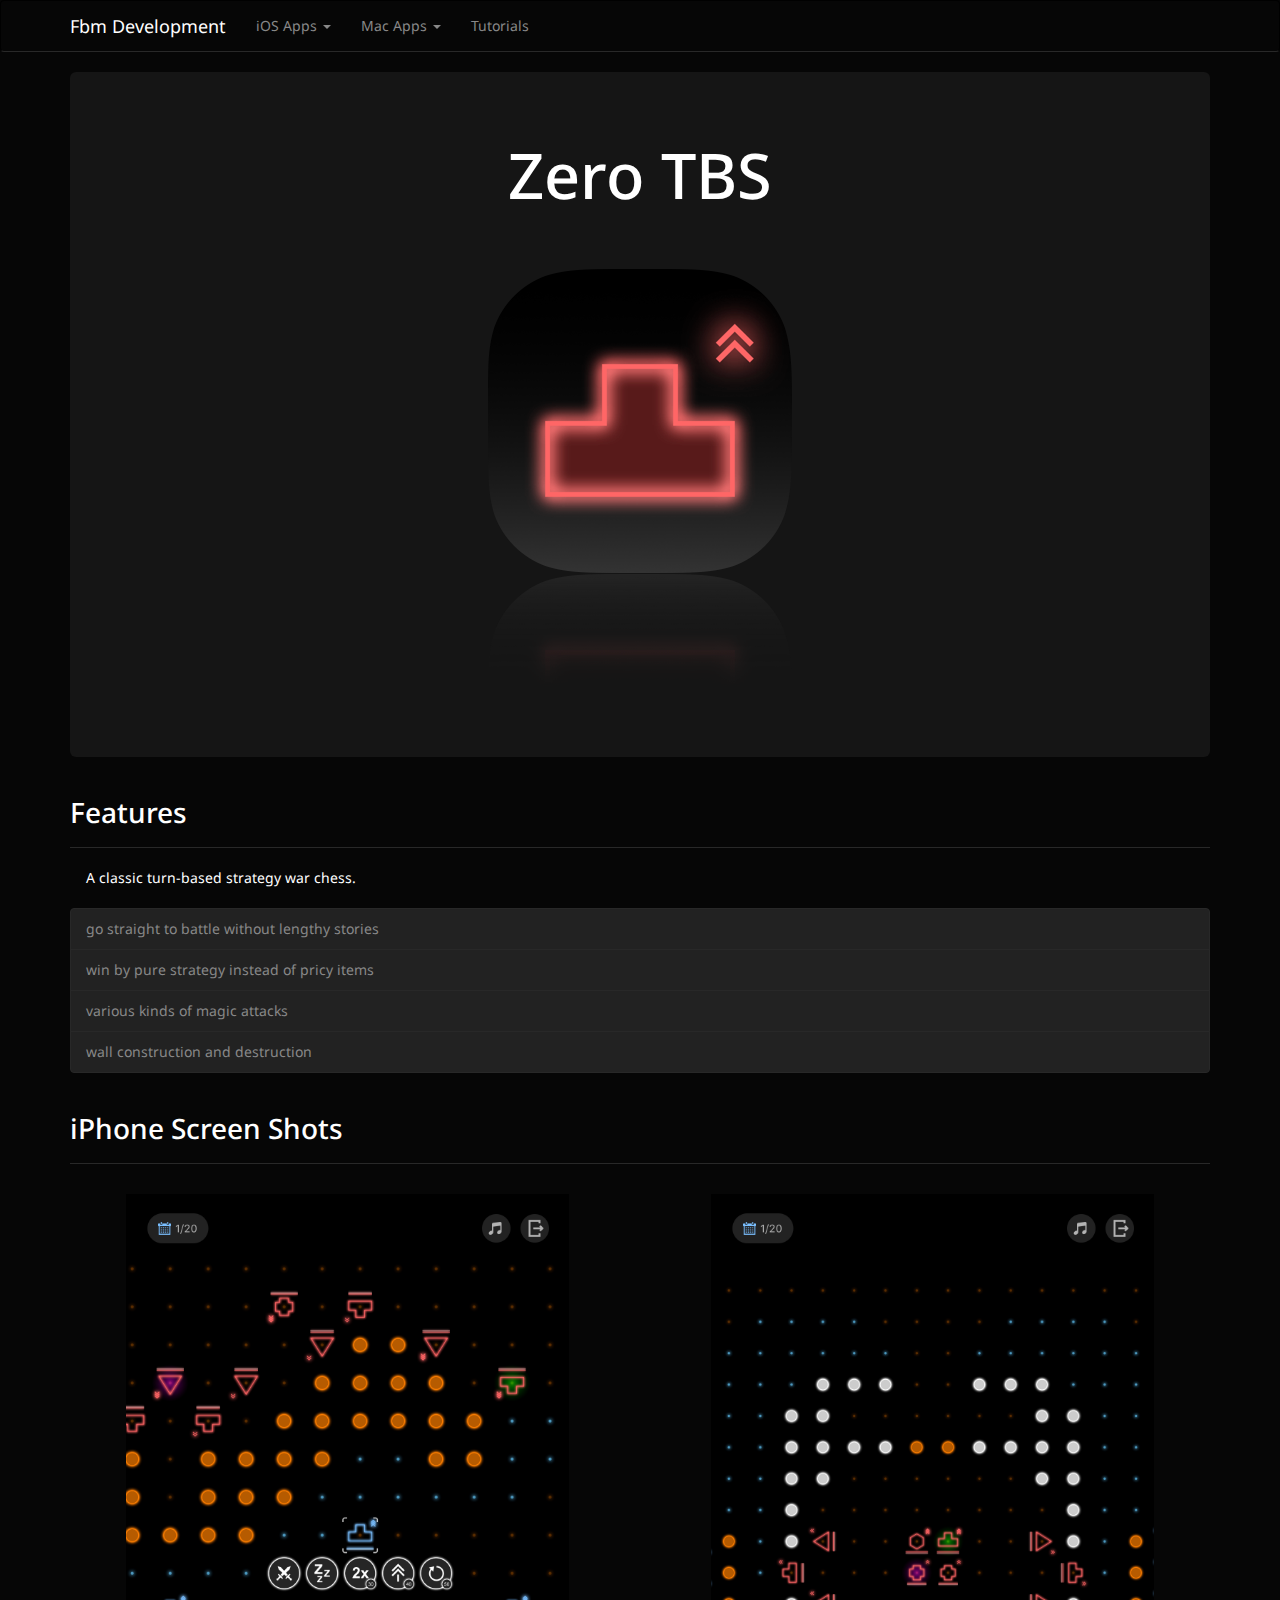
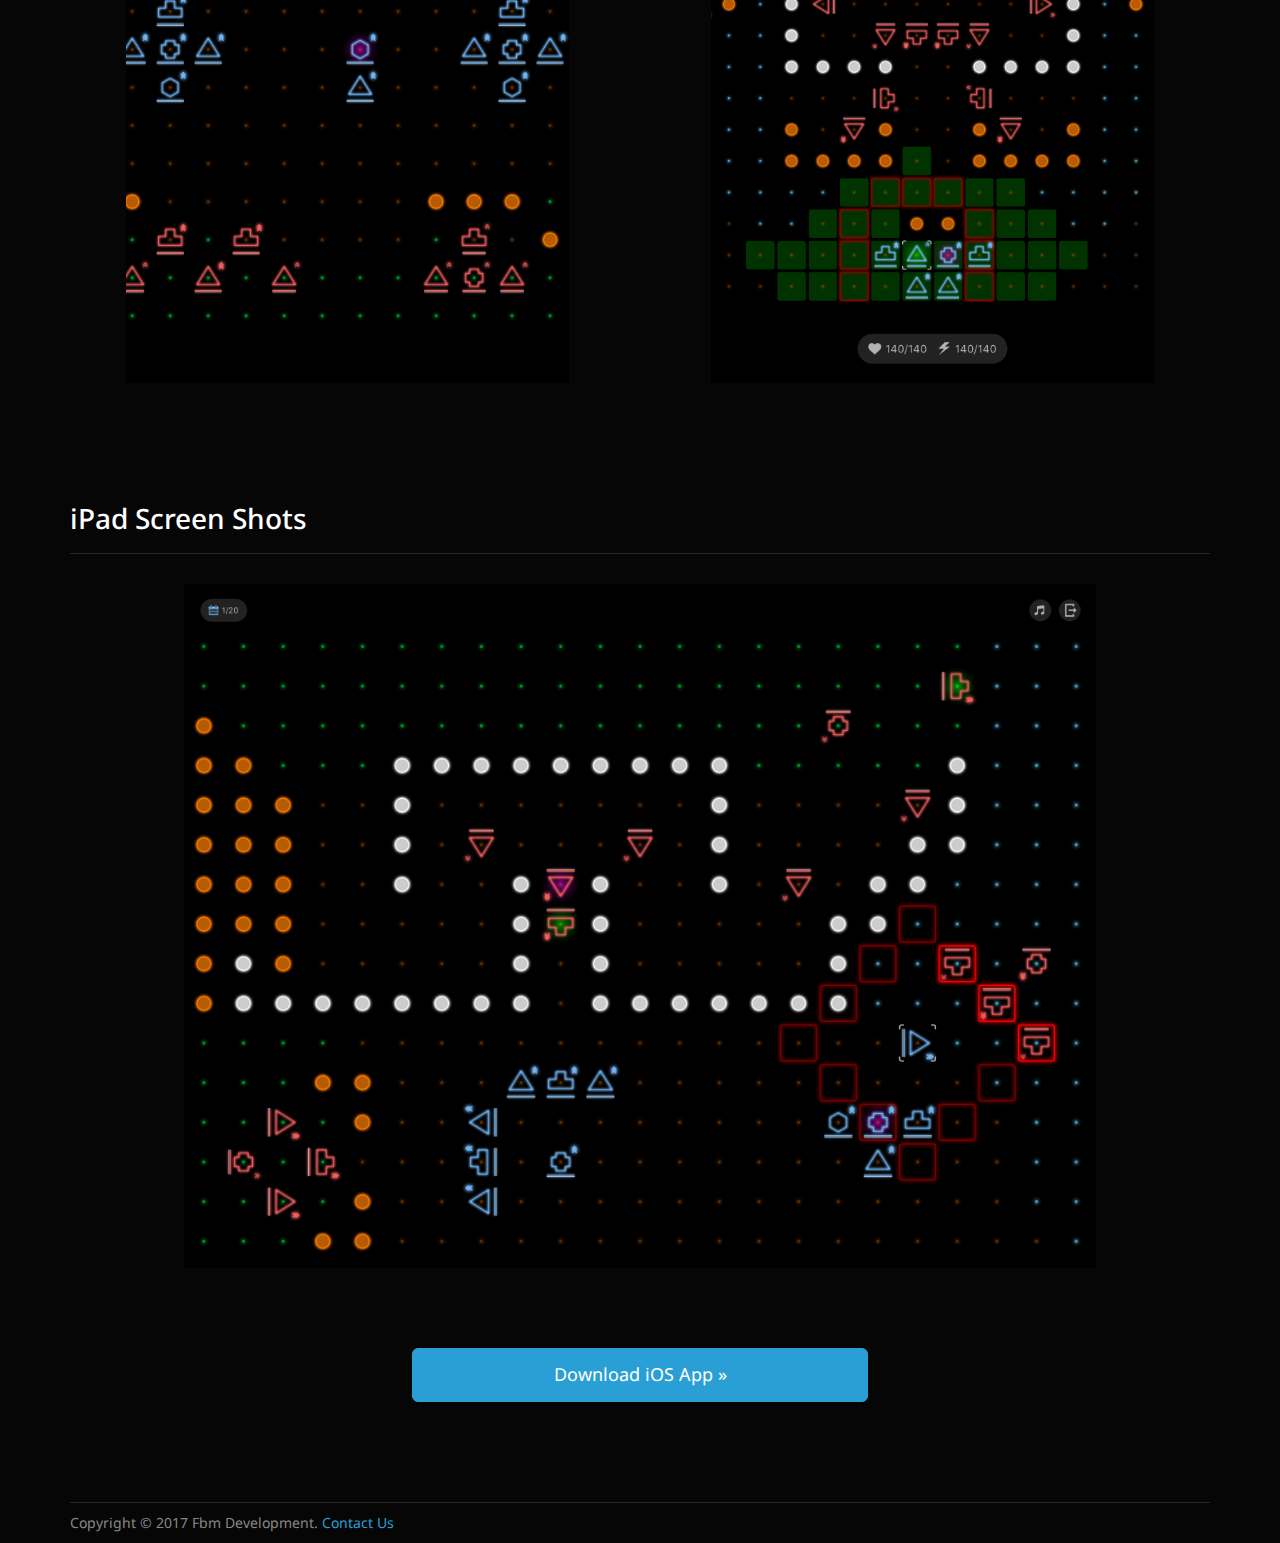
==== index.html @ 76249743 "init commit" ====
<!DOCTYPE html>
<html lang="en">
  <head>
    <meta charset="utf-8">
    <meta http-equiv="X-UA-Compatible" content="IE=edge">
    <meta name="viewport" content="width=device-width, initial-scale=1">
    <link rel="shortcut icon" href="/wp-content/themes/fbmWpTheme/favicon.png">

    <title>Zero TBS - Fbm Development Fbm Development</title>

    <!-- Bootstrap core CSS -->
    <link href="/wp-content/themes/fbmWpTheme/style.css" rel="stylesheet">

    <!-- HTML5 shim and Respond.js IE8 support of HTML5 elements and media queries -->
    <!--[if lt IE 9]>
      <script src="https://oss.maxcdn.com/libs/html5shiv/3.7.0/html5shiv.js"></script>
      <script src="https://oss.maxcdn.com/libs/respond.js/1.4.2/respond.min.js"></script>
    <![endif]-->
    
        
<!-- This site is optimized with the Yoast SEO plugin v7.7.1 - https://yoast.com/wordpress/plugins/seo/ -->
<link rel="canonical" href="/" />
<meta property="og:locale" content="en_US" />
<meta property="og:type" content="website" />
<meta property="og:title" content="Zero TBS - Fbm Development" />
<meta property="og:description" content="Zero TBS Features A classic turn-based strategy war chess. go straight to battle without lengthy stories win by pure strategy instead of pricy items various kinds of magic attacks wall construction and destruction iPhone Screen Shots iPad Screen Shots Download iOS App »" />
<meta property="og:url" content="http://fbm.hk/wp/" />
<meta property="og:site_name" content="Fbm Development" />
<meta name="twitter:card" content="summary" />
<meta name="twitter:description" content="Zero TBS Features A classic turn-based strategy war chess. go straight to battle without lengthy stories win by pure strategy instead of pricy items various kinds of magic attacks wall construction and destruction iPhone Screen Shots iPad Screen Shots Download iOS App »" />
<meta name="twitter:title" content="Zero TBS - Fbm Development" />
<meta name="twitter:image" content="http://fbm.hk/wp/wp-content/uploads/2018/06/ZeroIcon.png" />
<script type='application/ld+json'>{"@context":"https:\/\/schema.org","@type":"WebSite","@id":"#website","url":"http:\/\/fbm.hk\/wp\/","name":"Fbm Development","potentialAction":{"@type":"SearchAction","target":"http:\/\/fbm.hk\/wp\/?s={search_term_string}","query-input":"required name=search_term_string"}}</script>
<script type='application/ld+json'>{"@context":"https:\/\/schema.org","@type":"Organization","url":"http:\/\/fbm.hk\/wp\/","sameAs":[],"@id":"http:\/\/fbm.hk\/wp\/#organization","name":"FBM Development","logo":"http:\/\/fbm.hk\/wp\/wp-content\/uploads\/2017\/07\/Logo_background.png"}</script>
<!-- / Yoast SEO plugin. -->

<link rel='dns-prefetch' href='//s0.wp.com' />
<link rel='dns-prefetch' href='//s.w.org' />
		<script type="text/javascript">
			window._wpemojiSettings = {"baseUrl":"https:\/\/s.w.org\/images\/core\/emoji\/11\/72x72\/","ext":".png","svgUrl":"https:\/\/s.w.org\/images\/core\/emoji\/11\/svg\/","svgExt":".svg","source":{"concatemoji":"http:\/\/fbm.hk\/wp\/wp-includes\/js\/wp-emoji-release.min.js?ver=4.9.16"}};
			!function(a,b,c){function d(a,b){var c=String.fromCharCode;l.clearRect(0,0,k.width,k.height),l.fillText(c.apply(this,a),0,0);var d=k.toDataURL();l.clearRect(0,0,k.width,k.height),l.fillText(c.apply(this,b),0,0);var e=k.toDataURL();return d===e}function e(a){var b;if(!l||!l.fillText)return!1;switch(l.textBaseline="top",l.font="600 32px Arial",a){case"flag":return!(b=d([55356,56826,55356,56819],[55356,56826,8203,55356,56819]))&&(b=d([55356,57332,56128,56423,56128,56418,56128,56421,56128,56430,56128,56423,56128,56447],[55356,57332,8203,56128,56423,8203,56128,56418,8203,56128,56421,8203,56128,56430,8203,56128,56423,8203,56128,56447]),!b);case"emoji":return b=d([55358,56760,9792,65039],[55358,56760,8203,9792,65039]),!b}return!1}function f(a){var c=b.createElement("script");c.src=a,c.defer=c.type="text/javascript",b.getElementsByTagName("head")[0].appendChild(c)}var g,h,i,j,k=b.createElement("canvas"),l=k.getContext&&k.getContext("2d");for(j=Array("flag","emoji"),c.supports={everything:!0,everythingExceptFlag:!0},i=0;i<j.length;i++)c.supports[j[i]]=e(j[i]),c.supports.everything=c.supports.everything&&c.supports[j[i]],"flag"!==j[i]&&(c.supports.everythingExceptFlag=c.supports.everythingExceptFlag&&c.supports[j[i]]);c.supports.everythingExceptFlag=c.supports.everythingExceptFlag&&!c.supports.flag,c.DOMReady=!1,c.readyCallback=function(){c.DOMReady=!0},c.supports.everything||(h=function(){c.readyCallback()},b.addEventListener?(b.addEventListener("DOMContentLoaded",h,!1),a.addEventListener("load",h,!1)):(a.attachEvent("onload",h),b.attachEvent("onreadystatechange",function(){"complete"===b.readyState&&c.readyCallback()})),g=c.source||{},g.concatemoji?f(g.concatemoji):g.wpemoji&&g.twemoji&&(f(g.twemoji),f(g.wpemoji)))}(window,document,window._wpemojiSettings);
		</script>
		<style type="text/css">
img.wp-smiley,
img.emoji {
	display: inline !important;
	border: none !important;
	box-shadow: none !important;
	height: 1em !important;
	width: 1em !important;
	margin: 0 .07em !important;
	vertical-align: -0.1em !important;
	background: none !important;
	padding: 0 !important;
}
</style>
<link rel='stylesheet' id='jetpack_css-css'  href='/wp-content/plugins/jetpack/css/jetpack.css?ver=6.2.2' type='text/css' media='all' />
<script type='text/javascript' src='/wp-includes/js/jquery/jquery.js?ver=1.12.4'></script>
<script type='text/javascript' src='/wp-includes/js/jquery/jquery-migrate.min.js?ver=1.4.1'></script>
<script type='text/javascript' src='/wp-content/themes/fbmWpTheme/js/bootstrap.min.js?ver=4.9.16'></script>
<script type='text/javascript' src='/wp-content/themes/fbmWpTheme/js/docs.min.js?ver=4.9.16'></script>
<link rel='https://api.w.org/' href='/wp-json/' />
<link rel="EditURI" type="application/rsd+xml" title="RSD" href="/xmlrpc.php?rsd" />
<link rel="wlwmanifest" type="application/wlwmanifest+xml" href="/wp-includes/wlwmanifest.xml" /> 
<meta name="generator" content="WordPress 4.9.16" />
<link rel='shortlink' href='/' />
<link rel="alternate" type="application/json+oembed" href="/wp-json/oembed/1.0/embed?url=http%3A%2F%2Ffbm.hk%2Fwp%2F" />
<link rel="alternate" type="text/xml+oembed" href="/wp-json/oembed/1.0/embed?url=http%3A%2F%2Ffbm.hk%2Fwp%2F&#038;format=xml" />
  </head>

  <body role="document">
      <nav class="navbar navbar-default">
      <div class="container">
        <div class="navbar-header">
          <button type="button" class="navbar-toggle collapsed" data-toggle="collapse" data-target="#navbar" aria-expanded="false" aria-controls="navbar">
            <span class="sr-only">Toggle navigation</span>
            <span class="icon-bar"></span>
            <span class="icon-bar"></span>
            <span class="icon-bar"></span>
          </button>
          <a class="navbar-brand" href="/" rel="home">
		Fbm Development	  </a>
        </div>
        <div id="navbar" class="collapse navbar-collapse">
          <div class="menu-sitemenu-container"><ul id="menu-sitemenu" class="nav navbar-nav"><li id="menu-item-145" class="menu-item menu-item-type-custom menu-item-object-custom current-menu-ancestor current-menu-parent dropdown menu-item-145"><a href="#" class="dropdown-toggle" data-toggle="dropdown" role="button" aria-haspopup="true" aria-expanded="false">iOS Apps  <span class="caret"></span></a>
<ul class="dropdown-menu">
	<li id="menu-item-387" class="menu-item menu-item-type-post_type menu-item-object-page menu-item-home current-menu-item page_item page-item-369 current_page_item menu-item-387"><a href="/">Zero TBS</a></li>
	<li id="menu-item-139" class="menu-item menu-item-type-post_type menu-item-object-page menu-item-139"><a href="/video-compressor/">Video Compressor</a></li>
	<li id="menu-item-129" class="menu-item menu-item-type-post_type menu-item-object-page menu-item-129"><a href="/easy-dictionary/">Easy Dictionary</a></li>
	<li id="menu-item-197" class="menu-item menu-item-type-post_type menu-item-object-page menu-item-197"><a href="/homophone/">同音字典</a></li>
	<li id="menu-item-130" class="menu-item menu-item-type-post_type menu-item-object-page menu-item-130"><a href="/buddhism/">認識佛教</a></li>
	<li id="menu-item-131" class="menu-item menu-item-type-post_type menu-item-object-page menu-item-131"><a href="/goodchild/">好孩子小莉</a></li>
</ul>
</li>
<li id="menu-item-146" class="menu-item menu-item-type-custom menu-item-object-custom dropdown menu-item-146"><a href="#" class="dropdown-toggle" data-toggle="dropdown" role="button" aria-haspopup="true" aria-expanded="false">Mac Apps  <span class="caret"></span></a>
<ul class="dropdown-menu">
	<li id="menu-item-226" class="menu-item menu-item-type-post_type menu-item-object-page menu-item-226"><a href="/easy-dictionary-mac/">Easy Dictionary Mac</a></li>
	<li id="menu-item-128" class="menu-item menu-item-type-post_type menu-item-object-page menu-item-128"><a href="/chihelper/">同音字典 – Chinese Helper</a></li>
</ul>
</li>
<li id="menu-item-401" class="menu-item menu-item-type-custom menu-item-object-custom menu-item-401"><a href="https://medium.com/@hoishing">Tutorials</a></li>
</ul></div>        </div><!--/.nav-collapse -->
      </div>
    </nav>


    <div class="container theme-showcase" role="main">


	<div class="jumbotron">
<h1>Zero TBS</h1>
<p><img class="center-block big_icon" src="/wp-content/uploads/2018/06/ZeroIcon.png" alt="Zero TBS" />
</div>
<div class="page-header">
<h1>Features</h1>
</div>
<p class="tagline">A classic turn-based strategy war chess.</p>
<ul class="list-group">
<li class="list-group-item">go straight to battle without lengthy stories</li>
<li class="list-group-item">win by pure strategy instead of pricy items</li>
<li class="list-group-item">various kinds of magic attacks</li>
<li class="list-group-item">wall construction and destruction</li>
</ul>
<div class="page-header">
<h1>iPhone Screen Shots</h1>
</div>
<div class="row">
<div class="col-sm-6"><img class="sc_phone" src="/wp-content/uploads/2018/06/Zero1.png" alt="" /></div>
<div class="col-sm-6"><img class="sc_phone" src="/wp-content/uploads/2018/06/Zero2.png" alt="" /></div>
</div>
<div class="page-header">
<h1>iPad Screen Shots</h1>
</div>
<div class="row">
<div class="col-sm-12"><img class="sc_phone" src="/wp-content/uploads/2018/06/Zero3.png" alt="" /></div>
</div>
<p class="text-center"><a id="dl_btn" class="btn btn-primary btn-lg" href="https://itunes.apple.com/app/id1399856976">Download iOS App »</a></p>

      <div id="footer">
        Copyright © 2017 Fbm Development. <a href="mailto:info@fbm.hk">Contact Us</a>
      </div>
      
    </div> <!-- /container -->
    <link rel='stylesheet' id='hljstheme-css'  href='/wp-content/plugins/wp-code-highlightjs/styles/tomorrow.css?ver=0.6.2' type='text/css' media='all' />
<script type='text/javascript' src='https://s0.wp.com/wp-content/js/devicepx-jetpack.js?ver=202049'></script>
<script type='text/javascript' src='/wp-includes/js/wp-embed.min.js?ver=4.9.16'></script>
<script type='text/javascript' src='/wp-content/plugins/wp-code-highlightjs/highlight.common.pack.js?ver=0.6.2'></script>
<script type='text/javascript' src='/wp-content/plugins/wp-code-highlightjs/highlight.custom.pack.js?ver=0.6.2'></script>
    <style>pre.hljs {padding: 5px;}
pre.hljs code {}</style>
    <script type="text/javascript">
    (function($, window) {
        var init_fn_flag = false;
        var init_fn = (function() {
            if (init_fn_flag)
                return;
            init_fn_flag = true;
             hljs.configure({"tabReplace":"    "});
            $('pre code').each(function(i, block) {
                hljs.highlightBlock(block);
            });
        });
        $(document).ready(init_fn);
        $(window).on("load", init_fn);
    })(jQuery, window);
    </script>
<script type='text/javascript' src='https://stats.wp.com/e-202049.js' async='async' defer='defer'></script>
<script type='text/javascript'>
	_stq = window._stq || [];
	_stq.push([ 'view', {v:'ext',j:'1:6.2.2',blog:'69342797',post:'369',tz:'8',srv:'fbm.hk'} ]);
	_stq.push([ 'clickTrackerInit', '69342797', '369' ]);
</script>
    
  </body>
</html>
---- wp-content/themes/fbmWpTheme/style.css ----
/*
Theme Name: WP Bootstrap
Theme URI: http://teamtreehouse.com/wordpress-bootstrap-theme-tutorial
Description: A demo theme built to accompany the Treehouse blog post <a href="http://teamtreehouse.com/wordpress-bootstrap-theme-tutorial">How to Build a WordPress Theme with Bootstrap</a>.
Author: Zac Gordon
Author URI: http://teamtreehouse.com/
Version: 1.0
Tags: responsive, white, bootstrap

License: Attribution-ShareAlike 3.0 Unported (CC BY-SA 3.0)
License URI: http://creativecommons.org/licenses/by-sa/3.0/

This simple theme was built using the example Bootstrap theme "Basic marketing site" found on the Bootstrap web site http://twitter.github.com/bootstrap/examples/hero.html
*/

@import url('/wp-content/themes/fbmWpTheme/css/cyborg.min.css'); 

.navbar-default .navbar-nav>li.current_page_item>a {
  color: white;
}

.big_icon {
  margin-top: 60px;
  max-width: 50%;
}

.head_title{
  font-size: 250%;
  margin: 25px;
}

.jumbotron h1{
  text-align: center;
}

.jumbotron p{
  font-size: 100%;
  text-align: left;
}

.blank_line{
  height: 0;  
}

.sc_phone{
  max-width: 80%;
  display: block;
  margin-left: auto;
  margin-right: auto;
  margin-bottom: 80px;
  margin-top: 10px;
}

#footer{
  border-top: 1px solid #282828;
  margin-top: 50px;
  margin-bottom: 10px;
  padding-top: 10px;
}

#dl_btn{
  width: 80%;
  margin-bottom: 50px;
}

.post_content img{
  max-width: 90%;
  display: block;
  margin-left: auto;
  margin-right: auto;
  margin-bottom: 20px;
  margin-top: 20px;
}

.post_content hr{
  margin-top: 50px;
  margin-bottom: 50px;
}

.post_content{
  line-height: 200%;
  color: white;
  font-family: 'Raleway', sans-serif, arial;
  font-weight: lighter;
}

.post_time{
  font-size: 85%;
}

.content-area-wide, .content-area {
 padding-top: 1em;
}

.entry-content {
  line-height: 150%;
  font-size: 90%;
}

.entry-content code{
  font-size: 80%;
}

.content-header{
  padding-bottom: 0.5em;
}

h1.page-title, h1.entry-title{font-size: 145%;}
.entry-content h2{font-size: 130%;}
.entry-content h3{font-size: 115%;}

.comment-form textarea, .comment-form input {
 color: black;  
}

.comment-body {
  border-top: 1px solid rgb(40,40,40);
  padding: 10px 0 10px 0;
}

img.avatar-32 {
  display: inline;
  margin-right: 10px;
}

h1 {
  font-size: 2em;
}

h2 {
  font-size: 1.8em;
}

h3 {
  font-size: 1.6em;
}

pre {
  margin-bottom: 2.5em;
}

td {
  padding: 0.5em;
}

p.tagline {
  color: white;
  padding: 0 16px 10px 16px;
}

@media (min-width: 768px) {

  .head_title{
    font-size: 400%;
    margin: 40px;
  }

  .jumbotron p{
    font-size: 120%;
    text-align: center;
  }
  
  .blank_line{
    height: 10px;
  }
  
  #dl_btn{
    width: 40%;
  }

  .entry-content {
    line-height: 200%;
    font-size: 100%;
  }

  .entry-content code{
    font-size: 90%
  }

  h1.page-title, h1.entry-title{font-size: 160%;}

  .entry-content h2{font-size: 140%;}

  .entry-content h3{font-size: 120%;}

  pre {
    margin-bottom: 3.5em;
  }

  td {
    padding: 0.5em;
  }
  
  p.tagline {
    color: white;
    padding: 0 16px 10px 16px;
  }
}
---- wp-content/plugins/wp-code-highlightjs/styles/tomorrow.css ----
/* http://jmblog.github.com/color-themes-for-google-code-highlightjs */

/* Tomorrow Comment */
.hljs-comment,
.hljs-quote {
  color: #8e908c;
}

/* Tomorrow Red */
.hljs-variable,
.hljs-template-variable,
.hljs-tag,
.hljs-name,
.hljs-selector-id,
.hljs-selector-class,
.hljs-regexp,
.hljs-deletion {
  color: #c82829;
}

/* Tomorrow Orange */
.hljs-number,
.hljs-built_in,
.hljs-builtin-name,
.hljs-literal,
.hljs-type,
.hljs-params,
.hljs-meta,
.hljs-link {
  color: #f5871f;
}

/* Tomorrow Yellow */
.hljs-attribute {
  color: #eab700;
}

/* Tomorrow Green */
.hljs-string,
.hljs-symbol,
.hljs-bullet,
.hljs-addition {
  color: #718c00;
}

/* Tomorrow Blue */
.hljs-title,
.hljs-section {
  color: #4271ae;
}

/* Tomorrow Purple */
.hljs-keyword,
.hljs-selector-tag {
  color: #8959a8;
}

.hljs {
  display: block;
  overflow-x: auto;
  background: white;
  color: #4d4d4c;
  padding: 0.5em;
}

.hljs-emphasis {
  font-style: italic;
}

.hljs-strong {
  font-weight: bold;
}
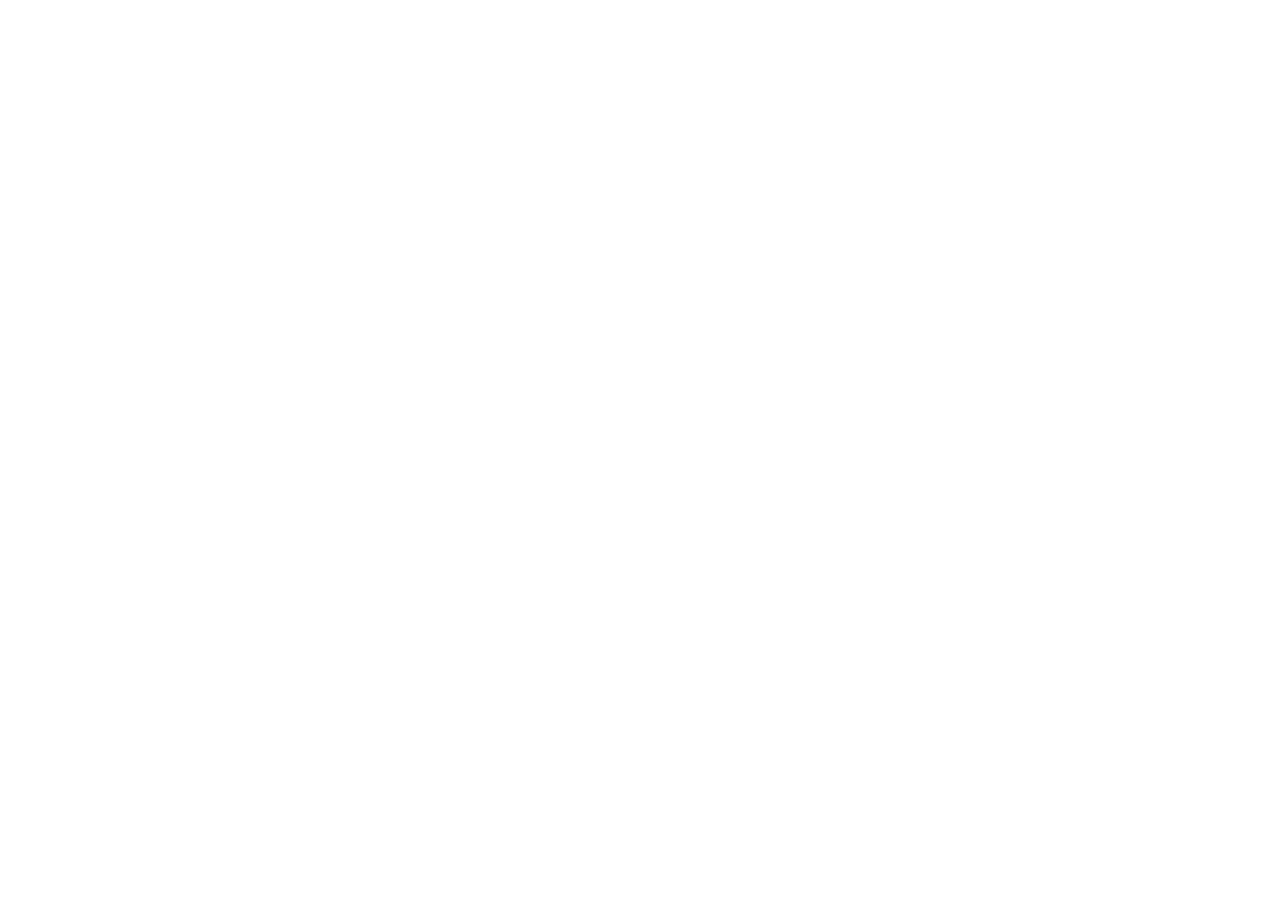
==== commit fd7a1beb: "redirect the site index page to apple app store" ====
--- a/index.html
+++ b/index.html
@@ -1,175 +1,451 @@
-<!DOCTYPE html>
-<html lang="en">
-  <head>
-    <meta charset="utf-8">
-    <meta http-equiv="X-UA-Compatible" content="IE=edge">
-    <meta name="viewport" content="width=device-width, initial-scale=1">
-    <link rel="shortcut icon" href="/wp-content/themes/fbmWpTheme/favicon.png">
-
-    <title>Zero TBS - Fbm Development Fbm Development</title>
-
-    <!-- Bootstrap core CSS -->
-    <link href="/wp-content/themes/fbmWpTheme/style.css" rel="stylesheet">
-
-    <!-- HTML5 shim and Respond.js IE8 support of HTML5 elements and media queries -->
-    <!--[if lt IE 9]>
-      <script src="https://oss.maxcdn.com/libs/html5shiv/3.7.0/html5shiv.js"></script>
-      <script src="https://oss.maxcdn.com/libs/respond.js/1.4.2/respond.min.js"></script>
-    <![endif]-->
-    
-        
-<!-- This site is optimized with the Yoast SEO plugin v7.7.1 - https://yoast.com/wordpress/plugins/seo/ -->
-<link rel="canonical" href="/" />
-<meta property="og:locale" content="en_US" />
-<meta property="og:type" content="website" />
-<meta property="og:title" content="Zero TBS - Fbm Development" />
-<meta property="og:description" content="Zero TBS Features A classic turn-based strategy war chess. go straight to battle without lengthy stories win by pure strategy instead of pricy items various kinds of magic attacks wall construction and destruction iPhone Screen Shots iPad Screen Shots Download iOS App »" />
-<meta property="og:url" content="http://fbm.hk/wp/" />
-<meta property="og:site_name" content="Fbm Development" />
-<meta name="twitter:card" content="summary" />
-<meta name="twitter:description" content="Zero TBS Features A classic turn-based strategy war chess. go straight to battle without lengthy stories win by pure strategy instead of pricy items various kinds of magic attacks wall construction and destruction iPhone Screen Shots iPad Screen Shots Download iOS App »" />
-<meta name="twitter:title" content="Zero TBS - Fbm Development" />
-<meta name="twitter:image" content="http://fbm.hk/wp/wp-content/uploads/2018/06/ZeroIcon.png" />
-<script type='application/ld+json'>{"@context":"https:\/\/schema.org","@type":"WebSite","@id":"#website","url":"http:\/\/fbm.hk\/wp\/","name":"Fbm Development","potentialAction":{"@type":"SearchAction","target":"http:\/\/fbm.hk\/wp\/?s={search_term_string}","query-input":"required name=search_term_string"}}</script>
-<script type='application/ld+json'>{"@context":"https:\/\/schema.org","@type":"Organization","url":"http:\/\/fbm.hk\/wp\/","sameAs":[],"@id":"http:\/\/fbm.hk\/wp\/#organization","name":"FBM Development","logo":"http:\/\/fbm.hk\/wp\/wp-content\/uploads\/2017\/07\/Logo_background.png"}</script>
-<!-- / Yoast SEO plugin. -->
-
-<link rel='dns-prefetch' href='//s0.wp.com' />
-<link rel='dns-prefetch' href='//s.w.org' />
-		<script type="text/javascript">
-			window._wpemojiSettings = {"baseUrl":"https:\/\/s.w.org\/images\/core\/emoji\/11\/72x72\/","ext":".png","svgUrl":"https:\/\/s.w.org\/images\/core\/emoji\/11\/svg\/","svgExt":".svg","source":{"concatemoji":"http:\/\/fbm.hk\/wp\/wp-includes\/js\/wp-emoji-release.min.js?ver=4.9.16"}};
-			!function(a,b,c){function d(a,b){var c=String.fromCharCode;l.clearRect(0,0,k.width,k.height),l.fillText(c.apply(this,a),0,0);var d=k.toDataURL();l.clearRect(0,0,k.width,k.height),l.fillText(c.apply(this,b),0,0);var e=k.toDataURL();return d===e}function e(a){var b;if(!l||!l.fillText)return!1;switch(l.textBaseline="top",l.font="600 32px Arial",a){case"flag":return!(b=d([55356,56826,55356,56819],[55356,56826,8203,55356,56819]))&&(b=d([55356,57332,56128,56423,56128,56418,56128,56421,56128,56430,56128,56423,56128,56447],[55356,57332,8203,56128,56423,8203,56128,56418,8203,56128,56421,8203,56128,56430,8203,56128,56423,8203,56128,56447]),!b);case"emoji":return b=d([55358,56760,9792,65039],[55358,56760,8203,9792,65039]),!b}return!1}function f(a){var c=b.createElement("script");c.src=a,c.defer=c.type="text/javascript",b.getElementsByTagName("head")[0].appendChild(c)}var g,h,i,j,k=b.createElement("canvas"),l=k.getContext&&k.getContext("2d");for(j=Array("flag","emoji"),c.supports={everything:!0,everythingExceptFlag:!0},i=0;i<j.length;i++)c.supports[j[i]]=e(j[i]),c.supports.everything=c.supports.everything&&c.supports[j[i]],"flag"!==j[i]&&(c.supports.everythingExceptFlag=c.supports.everythingExceptFlag&&c.supports[j[i]]);c.supports.everythingExceptFlag=c.supports.everythingExceptFlag&&!c.supports.flag,c.DOMReady=!1,c.readyCallback=function(){c.DOMReady=!0},c.supports.everything||(h=function(){c.readyCallback()},b.addEventListener?(b.addEventListener("DOMContentLoaded",h,!1),a.addEventListener("load",h,!1)):(a.attachEvent("onload",h),b.attachEvent("onreadystatechange",function(){"complete"===b.readyState&&c.readyCallback()})),g=c.source||{},g.concatemoji?f(g.concatemoji):g.wpemoji&&g.twemoji&&(f(g.twemoji),f(g.wpemoji)))}(window,document,window._wpemojiSettings);
-		</script>
-		<style type="text/css">
-img.wp-smiley,
-img.emoji {
-	display: inline !important;
-	border: none !important;
-	box-shadow: none !important;
-	height: 1em !important;
-	width: 1em !important;
-	margin: 0 .07em !important;
-	vertical-align: -0.1em !important;
-	background: none !important;
-	padding: 0 !important;
-}
-</style>
-<link rel='stylesheet' id='jetpack_css-css'  href='/wp-content/plugins/jetpack/css/jetpack.css?ver=6.2.2' type='text/css' media='all' />
-<script type='text/javascript' src='/wp-includes/js/jquery/jquery.js?ver=1.12.4'></script>
-<script type='text/javascript' src='/wp-includes/js/jquery/jquery-migrate.min.js?ver=1.4.1'></script>
-<script type='text/javascript' src='/wp-content/themes/fbmWpTheme/js/bootstrap.min.js?ver=4.9.16'></script>
-<script type='text/javascript' src='/wp-content/themes/fbmWpTheme/js/docs.min.js?ver=4.9.16'></script>
-<link rel='https://api.w.org/' href='/wp-json/' />
-<link rel="EditURI" type="application/rsd+xml" title="RSD" href="/xmlrpc.php?rsd" />
-<link rel="wlwmanifest" type="application/wlwmanifest+xml" href="/wp-includes/wlwmanifest.xml" /> 
-<meta name="generator" content="WordPress 4.9.16" />
-<link rel='shortlink' href='/' />
-<link rel="alternate" type="application/json+oembed" href="/wp-json/oembed/1.0/embed?url=http%3A%2F%2Ffbm.hk%2Fwp%2F" />
-<link rel="alternate" type="text/xml+oembed" href="/wp-json/oembed/1.0/embed?url=http%3A%2F%2Ffbm.hk%2Fwp%2F&#038;format=xml" />
-  </head>
-
-  <body role="document">
-      <nav class="navbar navbar-default">
-      <div class="container">
-        <div class="navbar-header">
-          <button type="button" class="navbar-toggle collapsed" data-toggle="collapse" data-target="#navbar" aria-expanded="false" aria-controls="navbar">
-            <span class="sr-only">Toggle navigation</span>
-            <span class="icon-bar"></span>
-            <span class="icon-bar"></span>
-            <span class="icon-bar"></span>
-          </button>
-          <a class="navbar-brand" href="/" rel="home">
-		Fbm Development	  </a>
-        </div>
-        <div id="navbar" class="collapse navbar-collapse">
-          <div class="menu-sitemenu-container"><ul id="menu-sitemenu" class="nav navbar-nav"><li id="menu-item-145" class="menu-item menu-item-type-custom menu-item-object-custom current-menu-ancestor current-menu-parent dropdown menu-item-145"><a href="#" class="dropdown-toggle" data-toggle="dropdown" role="button" aria-haspopup="true" aria-expanded="false">iOS Apps  <span class="caret"></span></a>
-<ul class="dropdown-menu">
-	<li id="menu-item-387" class="menu-item menu-item-type-post_type menu-item-object-page menu-item-home current-menu-item page_item page-item-369 current_page_item menu-item-387"><a href="/">Zero TBS</a></li>
-	<li id="menu-item-139" class="menu-item menu-item-type-post_type menu-item-object-page menu-item-139"><a href="/video-compressor/">Video Compressor</a></li>
-	<li id="menu-item-129" class="menu-item menu-item-type-post_type menu-item-object-page menu-item-129"><a href="/easy-dictionary/">Easy Dictionary</a></li>
-	<li id="menu-item-197" class="menu-item menu-item-type-post_type menu-item-object-page menu-item-197"><a href="/homophone/">同音字典</a></li>
-	<li id="menu-item-130" class="menu-item menu-item-type-post_type menu-item-object-page menu-item-130"><a href="/buddhism/">認識佛教</a></li>
-	<li id="menu-item-131" class="menu-item menu-item-type-post_type menu-item-object-page menu-item-131"><a href="/goodchild/">好孩子小莉</a></li>
-</ul>
-</li>
-<li id="menu-item-146" class="menu-item menu-item-type-custom menu-item-object-custom dropdown menu-item-146"><a href="#" class="dropdown-toggle" data-toggle="dropdown" role="button" aria-haspopup="true" aria-expanded="false">Mac Apps  <span class="caret"></span></a>
-<ul class="dropdown-menu">
-	<li id="menu-item-226" class="menu-item menu-item-type-post_type menu-item-object-page menu-item-226"><a href="/easy-dictionary-mac/">Easy Dictionary Mac</a></li>
-	<li id="menu-item-128" class="menu-item menu-item-type-post_type menu-item-object-page menu-item-128"><a href="/chihelper/">同音字典 – Chinese Helper</a></li>
-</ul>
-</li>
-<li id="menu-item-401" class="menu-item menu-item-type-custom menu-item-object-custom menu-item-401"><a href="https://medium.com/@hoishing">Tutorials</a></li>
-</ul></div>        </div><!--/.nav-collapse -->
-      </div>
-    </nav>
-
-
-    <div class="container theme-showcase" role="main">
-
-
-	<div class="jumbotron">
-<h1>Zero TBS</h1>
-<p><img class="center-block big_icon" src="/wp-content/uploads/2018/06/ZeroIcon.png" alt="Zero TBS" />
-</div>
-<div class="page-header">
-<h1>Features</h1>
-</div>
-<p class="tagline">A classic turn-based strategy war chess.</p>
-<ul class="list-group">
-<li class="list-group-item">go straight to battle without lengthy stories</li>
-<li class="list-group-item">win by pure strategy instead of pricy items</li>
-<li class="list-group-item">various kinds of magic attacks</li>
-<li class="list-group-item">wall construction and destruction</li>
-</ul>
-<div class="page-header">
-<h1>iPhone Screen Shots</h1>
-</div>
-<div class="row">
-<div class="col-sm-6"><img class="sc_phone" src="/wp-content/uploads/2018/06/Zero1.png" alt="" /></div>
-<div class="col-sm-6"><img class="sc_phone" src="/wp-content/uploads/2018/06/Zero2.png" alt="" /></div>
-</div>
-<div class="page-header">
-<h1>iPad Screen Shots</h1>
-</div>
-<div class="row">
-<div class="col-sm-12"><img class="sc_phone" src="/wp-content/uploads/2018/06/Zero3.png" alt="" /></div>
-</div>
-<p class="text-center"><a id="dl_btn" class="btn btn-primary btn-lg" href="https://itunes.apple.com/app/id1399856976">Download iOS App »</a></p>
-
-      <div id="footer">
-        Copyright © 2017 Fbm Development. <a href="mailto:info@fbm.hk">Contact Us</a>
-      </div>
-      
-    </div> <!-- /container -->
-    <link rel='stylesheet' id='hljstheme-css'  href='/wp-content/plugins/wp-code-highlightjs/styles/tomorrow.css?ver=0.6.2' type='text/css' media='all' />
-<script type='text/javascript' src='https://s0.wp.com/wp-content/js/devicepx-jetpack.js?ver=202049'></script>
-<script type='text/javascript' src='/wp-includes/js/wp-embed.min.js?ver=4.9.16'></script>
-<script type='text/javascript' src='/wp-content/plugins/wp-code-highlightjs/highlight.common.pack.js?ver=0.6.2'></script>
-<script type='text/javascript' src='/wp-content/plugins/wp-code-highlightjs/highlight.custom.pack.js?ver=0.6.2'></script>
-    <style>pre.hljs {padding: 5px;}
-pre.hljs code {}</style>
+<!DOCTYPE html>
+<html lang="en">
+  <head>
+    <!-- redirect to apple app store -->
+    <meta
+      http-equiv="refresh"
+      content="0;url=https://apps.apple.com/us/developer/fbm/id371152397"
+    />
+
+    <meta charset="utf-8" />
+    <meta http-equiv="X-UA-Compatible" content="IE=edge" />
+    <meta name="viewport" content="width=device-width, initial-scale=1" />
+    <link
+      rel="shortcut icon"
+      href="/wp-content/themes/fbmWpTheme/favicon.png"
+    />
+
+    <title>Zero TBS - Fbm Development Fbm Development</title>
+
+    <!-- Bootstrap core CSS -->
+    <link href="/wp-content/themes/fbmWpTheme/style.css" rel="stylesheet" />
+
+    <!-- HTML5 shim and Respond.js IE8 support of HTML5 elements and media queries -->
+    <!--[if lt IE 9]>
+      <script src="https://oss.maxcdn.com/libs/html5shiv/3.7.0/html5shiv.js"></script>
+      <script src="https://oss.maxcdn.com/libs/respond.js/1.4.2/respond.min.js"></script>
+    <![endif]-->
+
+    <link rel="dns-prefetch" href="//s0.wp.com" />
+    <link rel="dns-prefetch" href="//s.w.org" />
     <script type="text/javascript">
-    (function($, window) {
-        var init_fn_flag = false;
-        var init_fn = (function() {
-            if (init_fn_flag)
-                return;
-            init_fn_flag = true;
-             hljs.configure({"tabReplace":"    "});
-            $('pre code').each(function(i, block) {
-                hljs.highlightBlock(block);
-            });
-        });
-        $(document).ready(init_fn);
-        $(window).on("load", init_fn);
-    })(jQuery, window);
+      window._wpemojiSettings = {
+        baseUrl: "https:\/\/s.w.org\/images\/core\/emoji\/11\/72x72\/",
+        ext: ".png",
+        svgUrl: "https:\/\/s.w.org\/images\/core\/emoji\/11\/svg\/",
+        svgExt: ".svg",
+        source: {
+          concatemoji:
+            "https:\/\/fbm.hk\/wp-includes\/js\/wp-emoji-release.min.js?ver=4.9.16",
+        },
+      }
+      !(function (a, b, c) {
+        function d(a, b) {
+          var c = String.fromCharCode
+          l.clearRect(0, 0, k.width, k.height),
+            l.fillText(c.apply(this, a), 0, 0)
+          var d = k.toDataURL()
+          l.clearRect(0, 0, k.width, k.height),
+            l.fillText(c.apply(this, b), 0, 0)
+          var e = k.toDataURL()
+          return d === e
+        }
+        function e(a) {
+          var b
+          if (!l || !l.fillText) return !1
+          switch (((l.textBaseline = "top"), (l.font = "600 32px Arial"), a)) {
+            case "flag":
+              return (
+                !(b = d(
+                  [55356, 56826, 55356, 56819],
+                  [55356, 56826, 8203, 55356, 56819]
+                )) &&
+                ((b = d(
+                  [
+                    55356, 57332, 56128, 56423, 56128, 56418, 56128, 56421,
+                    56128, 56430, 56128, 56423, 56128, 56447,
+                  ],
+                  [
+                    55356, 57332, 8203, 56128, 56423, 8203, 56128, 56418, 8203,
+                    56128, 56421, 8203, 56128, 56430, 8203, 56128, 56423, 8203,
+                    56128, 56447,
+                  ]
+                )),
+                !b)
+              )
+            case "emoji":
+              return (
+                (b = d(
+                  [55358, 56760, 9792, 65039],
+                  [55358, 56760, 8203, 9792, 65039]
+                )),
+                !b
+              )
+          }
+          return !1
+        }
+        function f(a) {
+          var c = b.createElement("script")
+          ;(c.src = a),
+            (c.defer = c.type = "text/javascript"),
+            b.getElementsByTagName("head")[0].appendChild(c)
+        }
+        var g,
+          h,
+          i,
+          j,
+          k = b.createElement("canvas"),
+          l = k.getContext && k.getContext("2d")
+        for (
+          j = Array("flag", "emoji"),
+            c.supports = { everything: !0, everythingExceptFlag: !0 },
+            i = 0;
+          i < j.length;
+          i++
+        )
+          (c.supports[j[i]] = e(j[i])),
+            (c.supports.everything = c.supports.everything && c.supports[j[i]]),
+            "flag" !== j[i] &&
+              (c.supports.everythingExceptFlag =
+                c.supports.everythingExceptFlag && c.supports[j[i]])
+        ;(c.supports.everythingExceptFlag =
+          c.supports.everythingExceptFlag && !c.supports.flag),
+          (c.DOMReady = !1),
+          (c.readyCallback = function () {
+            c.DOMReady = !0
+          }),
+          c.supports.everything ||
+            ((h = function () {
+              c.readyCallback()
+            }),
+            b.addEventListener
+              ? (b.addEventListener("DOMContentLoaded", h, !1),
+                a.addEventListener("load", h, !1))
+              : (a.attachEvent("onload", h),
+                b.attachEvent("onreadystatechange", function () {
+                  "complete" === b.readyState && c.readyCallback()
+                })),
+            (g = c.source || {}),
+            g.concatemoji
+              ? f(g.concatemoji)
+              : g.wpemoji && g.twemoji && (f(g.twemoji), f(g.wpemoji)))
+      })(window, document, window._wpemojiSettings)
     </script>
-<script type='text/javascript' src='https://stats.wp.com/e-202049.js' async='async' defer='defer'></script>
-<script type='text/javascript'>
-	_stq = window._stq || [];
-	_stq.push([ 'view', {v:'ext',j:'1:6.2.2',blog:'69342797',post:'369',tz:'8',srv:'fbm.hk'} ]);
-	_stq.push([ 'clickTrackerInit', '69342797', '369' ]);
-</script>
-    
-  </body>
-</html>+    <style type="text/css">
+      img.wp-smiley,
+      img.emoji {
+        display: inline !important;
+        border: none !important;
+        box-shadow: none !important;
+        height: 1em !important;
+        width: 1em !important;
+        margin: 0 0.07em !important;
+        vertical-align: -0.1em !important;
+        background: none !important;
+        padding: 0 !important;
+      }
+    </style>
+    <link
+      rel="stylesheet"
+      id="jetpack_css-css"
+      href="/wp-content/plugins/jetpack/css/jetpack.css?ver=6.2.2"
+      type="text/css"
+      media="all"
+    />
+    <script
+      type="text/javascript"
+      src="/wp-includes/js/jquery/jquery.js?ver=1.12.4"
+    ></script>
+    <script
+      type="text/javascript"
+      src="/wp-includes/js/jquery/jquery-migrate.min.js?ver=1.4.1"
+    ></script>
+    <script
+      type="text/javascript"
+      src="/wp-content/themes/fbmWpTheme/js/bootstrap.min.js?ver=4.9.16"
+    ></script>
+    <script
+      type="text/javascript"
+      src="/wp-content/themes/fbmWpTheme/js/docs.min.js?ver=4.9.16"
+    ></script>
+    <link rel="https://api.w.org/" href="/wp-json/" />
+    <link
+      rel="EditURI"
+      type="application/rsd+xml"
+      title="RSD"
+      href="/xmlrpc.php?rsd"
+    />
+    <link
+      rel="wlwmanifest"
+      type="application/wlwmanifest+xml"
+      href="/wp-includes/wlwmanifest.xml"
+    />
+    <meta name="generator" content="WordPress 4.9.16" />
+    <link rel="shortlink" href="/" />
+    <link
+      rel="alternate"
+      type="application/json+oembed"
+      href="/wp-json/oembed/1.0/embed?url=http%3A%2F%2Ffbm.hk%2Fwp%2F"
+    />
+    <link
+      rel="alternate"
+      type="text/xml+oembed"
+      href="/wp-json/oembed/1.0/embed?url=http%3A%2F%2Ffbm.hk%2Fwp%2F&#038;format=xml"
+    />
+  </head>
+
+  <body role="document">
+    <nav class="navbar navbar-default">
+      <div class="container">
+        <div class="navbar-header">
+          <button
+            type="button"
+            class="navbar-toggle collapsed"
+            data-toggle="collapse"
+            data-target="#navbar"
+            aria-expanded="false"
+            aria-controls="navbar"
+          >
+            <span class="sr-only">Toggle navigation</span>
+            <span class="icon-bar"></span>
+            <span class="icon-bar"></span>
+            <span class="icon-bar"></span>
+          </button>
+          <a class="navbar-brand" href="/" rel="home"> Fbm Development </a>
+        </div>
+        <div id="navbar" class="collapse navbar-collapse">
+          <div class="menu-sitemenu-container">
+            <ul id="menu-sitemenu" class="nav navbar-nav">
+              <li
+                id="menu-item-145"
+                class="menu-item menu-item-type-custom menu-item-object-custom current-menu-ancestor current-menu-parent dropdown menu-item-145"
+              >
+                <a
+                  href="#"
+                  class="dropdown-toggle"
+                  data-toggle="dropdown"
+                  role="button"
+                  aria-haspopup="true"
+                  aria-expanded="false"
+                  >iOS Apps <span class="caret"></span
+                ></a>
+                <ul class="dropdown-menu">
+                  <li
+                    id="menu-item-387"
+                    class="menu-item menu-item-type-post_type menu-item-object-page menu-item-home current-menu-item page_item page-item-369 current_page_item menu-item-387"
+                  >
+                    <a href="/">Zero TBS</a>
+                  </li>
+                  <li
+                    id="menu-item-139"
+                    class="menu-item menu-item-type-post_type menu-item-object-page menu-item-139"
+                  >
+                    <a href="/video-compressor/">Video Compressor</a>
+                  </li>
+                  <li
+                    id="menu-item-129"
+                    class="menu-item menu-item-type-post_type menu-item-object-page menu-item-129"
+                  >
+                    <a href="/easy-dictionary/">Easy Dictionary</a>
+                  </li>
+                  <li
+                    id="menu-item-197"
+                    class="menu-item menu-item-type-post_type menu-item-object-page menu-item-197"
+                  >
+                    <a href="/homophone/">同音字典</a>
+                  </li>
+                  <li
+                    id="menu-item-130"
+                    class="menu-item menu-item-type-post_type menu-item-object-page menu-item-130"
+                  >
+                    <a href="/buddhism/">認識佛教</a>
+                  </li>
+                  <li
+                    id="menu-item-131"
+                    class="menu-item menu-item-type-post_type menu-item-object-page menu-item-131"
+                  >
+                    <a href="/goodchild/">好孩子小莉</a>
+                  </li>
+                </ul>
+              </li>
+              <li
+                id="menu-item-146"
+                class="menu-item menu-item-type-custom menu-item-object-custom dropdown menu-item-146"
+              >
+                <a
+                  href="#"
+                  class="dropdown-toggle"
+                  data-toggle="dropdown"
+                  role="button"
+                  aria-haspopup="true"
+                  aria-expanded="false"
+                  >Mac Apps <span class="caret"></span
+                ></a>
+                <ul class="dropdown-menu">
+                  <li
+                    id="menu-item-226"
+                    class="menu-item menu-item-type-post_type menu-item-object-page menu-item-226"
+                  >
+                    <a href="/easy-dictionary-mac/">Easy Dictionary Mac</a>
+                  </li>
+                  <li
+                    id="menu-item-128"
+                    class="menu-item menu-item-type-post_type menu-item-object-page menu-item-128"
+                  >
+                    <a href="/chihelper/">同音字典 – Chinese Helper</a>
+                  </li>
+                </ul>
+              </li>
+              <li
+                id="menu-item-401"
+                class="menu-item menu-item-type-custom menu-item-object-custom menu-item-401"
+              >
+                <a href="https://hoishing.me/category/tutorials/">Tutorials</a>
+              </li>
+            </ul>
+          </div>
+        </div>
+        <!--/.nav-collapse -->
+      </div>
+    </nav>
+
+    <div class="container theme-showcase" role="main">
+      <div class="jumbotron">
+        <h1>Zero TBS</h1>
+        <p>
+          <img
+            class="center-block big_icon"
+            src="/wp-content/uploads/2018/06/ZeroIcon.png"
+            alt="Zero TBS"
+          />
+        </p>
+      </div>
+
+      <div class="page-header">
+        <h1>Features</h1>
+      </div>
+      <p class="tagline">A classic turn-based strategy war chess.</p>
+      <ul class="list-group">
+        <li class="list-group-item">
+          go straight to battle without lengthy stories
+        </li>
+        <li class="list-group-item">
+          win by pure strategy instead of pricy items
+        </li>
+        <li class="list-group-item">various kinds of magic attacks</li>
+        <li class="list-group-item">wall construction and destruction</li>
+      </ul>
+      <div class="page-header">
+        <h1>iPhone Screen Shots</h1>
+      </div>
+      <div class="row">
+        <div class="col-sm-6">
+          <img
+            class="sc_phone"
+            src="/wp-content/uploads/2018/06/Zero1.png"
+            alt=""
+          />
+        </div>
+        <div class="col-sm-6">
+          <img
+            class="sc_phone"
+            src="/wp-content/uploads/2018/06/Zero2.png"
+            alt=""
+          />
+        </div>
+      </div>
+      <div class="page-header">
+        <h1>iPad Screen Shots</h1>
+      </div>
+      <div class="row">
+        <div class="col-sm-12">
+          <img
+            class="sc_phone"
+            src="/wp-content/uploads/2018/06/Zero3.png"
+            alt=""
+          />
+        </div>
+      </div>
+      <p class="text-center">
+        <a
+          id="dl_btn"
+          class="btn btn-primary btn-lg"
+          href="https://itunes.apple.com/app/id1399856976"
+          >Download iOS App »</a
+        >
+      </p>
+
+      <div id="footer">
+        Copyright © 2017 Fbm Development.
+        <a href="mailto:info@fbm.hk">Contact Us</a>
+      </div>
+    </div>
+    <!-- /container -->
+    <link
+      rel="stylesheet"
+      id="hljstheme-css"
+      href="/wp-content/plugins/wp-code-highlightjs/styles/tomorrow.css?ver=0.6.2"
+      type="text/css"
+      media="all"
+    />
+    <script
+      type="text/javascript"
+      src="https://s0.wp.com/wp-content/js/devicepx-jetpack.js?ver=202049"
+    ></script>
+    <script
+      type="text/javascript"
+      src="/wp-includes/js/wp-embed.min.js?ver=4.9.16"
+    ></script>
+    <script
+      type="text/javascript"
+      src="/wp-content/plugins/wp-code-highlightjs/highlight.common.pack.js?ver=0.6.2"
+    ></script>
+    <script
+      type="text/javascript"
+      src="/wp-content/plugins/wp-code-highlightjs/highlight.custom.pack.js?ver=0.6.2"
+    ></script>
+    <style>
+      pre.hljs {
+        padding: 5px;
+      }
+      pre.hljs code {
+      }
+    </style>
+    <script type="text/javascript">
+      ;(function ($, window) {
+        var init_fn_flag = false
+        var init_fn = function () {
+          if (init_fn_flag) return
+          init_fn_flag = true
+          hljs.configure({ tabReplace: "    " })
+          $("pre code").each(function (i, block) {
+            hljs.highlightBlock(block)
+          })
+        }
+        $(document).ready(init_fn)
+        $(window).on("load", init_fn)
+      })(jQuery, window)
+    </script>
+    <script
+      type="text/javascript"
+      src="https://stats.wp.com/e-202049.js"
+      async="async"
+      defer="defer"
+    ></script>
+    <script type="text/javascript">
+      _stq = window._stq || []
+      _stq.push([
+        "view",
+        {
+          v: "ext",
+          j: "1:6.2.2",
+          blog: "69342797",
+          post: "369",
+          tz: "8",
+          srv: "fbm.hk",
+        },
+      ])
+      _stq.push(["clickTrackerInit", "69342797", "369"])
+    </script>
+  </body>
+</html>
--- a/wp-content/themes/fbmWpTheme/style.css
+++ b/wp-content/themes/fbmWpTheme/style.css
@@ -1,198 +1,183 @@
-/*
-Theme Name: WP Bootstrap
-Theme URI: http://teamtreehouse.com/wordpress-bootstrap-theme-tutorial
-Description: A demo theme built to accompany the Treehouse blog post <a href="http://teamtreehouse.com/wordpress-bootstrap-theme-tutorial">How to Build a WordPress Theme with Bootstrap</a>.
-Author: Zac Gordon
-Author URI: http://teamtreehouse.com/
-Version: 1.0
-Tags: responsive, white, bootstrap
-
-License: Attribution-ShareAlike 3.0 Unported (CC BY-SA 3.0)
-License URI: http://creativecommons.org/licenses/by-sa/3.0/
-
-This simple theme was built using the example Bootstrap theme "Basic marketing site" found on the Bootstrap web site http://twitter.github.com/bootstrap/examples/hero.html
-*/
-
-@import url('/wp-content/themes/fbmWpTheme/css/cyborg.min.css'); 
-
-.navbar-default .navbar-nav>li.current_page_item>a {
-  color: white;
-}
-
-.big_icon {
-  margin-top: 60px;
-  max-width: 50%;
-}
-
-.head_title{
-  font-size: 250%;
-  margin: 25px;
-}
-
-.jumbotron h1{
-  text-align: center;
-}
-
-.jumbotron p{
-  font-size: 100%;
-  text-align: left;
-}
-
-.blank_line{
-  height: 0;  
-}
-
-.sc_phone{
-  max-width: 80%;
-  display: block;
-  margin-left: auto;
-  margin-right: auto;
-  margin-bottom: 80px;
-  margin-top: 10px;
-}
-
-#footer{
-  border-top: 1px solid #282828;
-  margin-top: 50px;
-  margin-bottom: 10px;
-  padding-top: 10px;
-}
-
-#dl_btn{
-  width: 80%;
-  margin-bottom: 50px;
-}
-
-.post_content img{
-  max-width: 90%;
-  display: block;
-  margin-left: auto;
-  margin-right: auto;
-  margin-bottom: 20px;
-  margin-top: 20px;
-}
-
-.post_content hr{
-  margin-top: 50px;
-  margin-bottom: 50px;
-}
-
-.post_content{
-  line-height: 200%;
-  color: white;
-  font-family: 'Raleway', sans-serif, arial;
-  font-weight: lighter;
-}
-
-.post_time{
-  font-size: 85%;
-}
-
-.content-area-wide, .content-area {
- padding-top: 1em;
-}
-
-.entry-content {
-  line-height: 150%;
-  font-size: 90%;
-}
-
-.entry-content code{
-  font-size: 80%;
-}
-
-.content-header{
-  padding-bottom: 0.5em;
-}
-
-h1.page-title, h1.entry-title{font-size: 145%;}
-.entry-content h2{font-size: 130%;}
-.entry-content h3{font-size: 115%;}
-
-.comment-form textarea, .comment-form input {
- color: black;  
-}
-
-.comment-body {
-  border-top: 1px solid rgb(40,40,40);
-  padding: 10px 0 10px 0;
-}
-
-img.avatar-32 {
-  display: inline;
-  margin-right: 10px;
-}
-
-h1 {
-  font-size: 2em;
-}
-
-h2 {
-  font-size: 1.8em;
-}
-
-h3 {
-  font-size: 1.6em;
-}
-
-pre {
-  margin-bottom: 2.5em;
-}
-
-td {
-  padding: 0.5em;
-}
-
-p.tagline {
-  color: white;
-  padding: 0 16px 10px 16px;
-}
-
-@media (min-width: 768px) {
-
-  .head_title{
-    font-size: 400%;
-    margin: 40px;
-  }
-
-  .jumbotron p{
-    font-size: 120%;
-    text-align: center;
-  }
-  
-  .blank_line{
-    height: 10px;
-  }
-  
-  #dl_btn{
-    width: 40%;
-  }
-
-  .entry-content {
-    line-height: 200%;
-    font-size: 100%;
-  }
-
-  .entry-content code{
-    font-size: 90%
-  }
-
-  h1.page-title, h1.entry-title{font-size: 160%;}
-
-  .entry-content h2{font-size: 140%;}
-
-  .entry-content h3{font-size: 120%;}
-
-  pre {
-    margin-bottom: 3.5em;
-  }
-
-  td {
-    padding: 0.5em;
-  }
-  
-  p.tagline {
-    color: white;
-    padding: 0 16px 10px 16px;
-  }
+@import url('/wp-content/themes/fbmWpTheme/css/cyborg.min.css'); 
+
+.navbar-default .navbar-nav>li.current_page_item>a {
+  color: white;
+}
+
+.big_icon {
+  margin-top: 60px;
+  max-width: 50%;
+}
+
+.head_title{
+  font-size: 250%;
+  margin: 25px;
+}
+
+.jumbotron h1{
+  text-align: center;
+}
+
+.jumbotron p{
+  font-size: 100%;
+  text-align: left;
+}
+
+.blank_line{
+  height: 0;  
+}
+
+.sc_phone{
+  max-width: 80%;
+  display: block;
+  margin-left: auto;
+  margin-right: auto;
+  margin-bottom: 80px;
+  margin-top: 10px;
+}
+
+#footer{
+  border-top: 1px solid #282828;
+  margin-top: 50px;
+  margin-bottom: 10px;
+  padding-top: 10px;
+}
+
+#dl_btn{
+  width: 80%;
+  margin-bottom: 50px;
+}
+
+.post_content img{
+  max-width: 90%;
+  display: block;
+  margin-left: auto;
+  margin-right: auto;
+  margin-bottom: 20px;
+  margin-top: 20px;
+}
+
+.post_content hr{
+  margin-top: 50px;
+  margin-bottom: 50px;
+}
+
+.post_content{
+  line-height: 200%;
+  color: white;
+  font-family: 'Raleway', sans-serif, arial;
+  font-weight: lighter;
+}
+
+.post_time{
+  font-size: 85%;
+}
+
+.content-area-wide, .content-area {
+ padding-top: 1em;
+}
+
+.entry-content {
+  line-height: 150%;
+  font-size: 90%;
+}
+
+.entry-content code{
+  font-size: 80%;
+}
+
+.content-header{
+  padding-bottom: 0.5em;
+}
+
+h1.page-title, h1.entry-title{font-size: 145%;}
+.entry-content h2{font-size: 130%;}
+.entry-content h3{font-size: 115%;}
+
+.comment-form textarea, .comment-form input {
+ color: black;  
+}
+
+.comment-body {
+  border-top: 1px solid rgb(40,40,40);
+  padding: 10px 0 10px 0;
+}
+
+img.avatar-32 {
+  display: inline;
+  margin-right: 10px;
+}
+
+h1 {
+  font-size: 2em;
+}
+
+h2 {
+  font-size: 1.8em;
+}
+
+h3 {
+  font-size: 1.6em;
+}
+
+pre {
+  margin-bottom: 2.5em;
+}
+
+td {
+  padding: 0.5em;
+}
+
+p.tagline {
+  color: white;
+  padding: 0 16px 10px 16px;
+}
+
+@media (min-width: 768px) {
+
+  .head_title{
+    font-size: 400%;
+    margin: 40px;
+  }
+
+  .jumbotron p{
+    font-size: 120%;
+    text-align: center;
+  }
+  
+  .blank_line{
+    height: 10px;
+  }
+  
+  #dl_btn{
+    width: 40%;
+  }
+
+  .entry-content {
+    line-height: 200%;
+    font-size: 100%;
+  }
+
+  .entry-content code{
+    font-size: 90%
+  }
+
+  h1.page-title, h1.entry-title{font-size: 160%;}
+
+  .entry-content h2{font-size: 140%;}
+
+  .entry-content h3{font-size: 120%;}
+
+  pre {
+    margin-bottom: 3.5em;
+  }
+
+  td {
+    padding: 0.5em;
+  }
+  
+  p.tagline {
+    color: white;
+    padding: 0 16px 10px 16px;
+  }
 }--- a/wp-content/plugins/wp-code-highlightjs/styles/tomorrow.css
+++ b/wp-content/plugins/wp-code-highlightjs/styles/tomorrow.css
@@ -1,12 +1,12 @@
-/* http://jmblog.github.com/color-themes-for-google-code-highlightjs */
 
-/* Tomorrow Comment */
+
+
 .hljs-comment,
 .hljs-quote {
   color: #8e908c;
 }
 
-/* Tomorrow Red */
+
 .hljs-variable,
 .hljs-template-variable,
 .hljs-tag,
@@ -18,7 +18,7 @@
   color: #c82829;
 }
 
-/* Tomorrow Orange */
+
 .hljs-number,
 .hljs-built_in,
 .hljs-builtin-name,
@@ -30,12 +30,12 @@
   color: #f5871f;
 }
 
-/* Tomorrow Yellow */
+
 .hljs-attribute {
   color: #eab700;
 }
 
-/* Tomorrow Green */
+
 .hljs-string,
 .hljs-symbol,
 .hljs-bullet,
@@ -43,13 +43,13 @@
   color: #718c00;
 }
 
-/* Tomorrow Blue */
+
 .hljs-title,
 .hljs-section {
   color: #4271ae;
 }
 
-/* Tomorrow Purple */
+
 .hljs-keyword,
 .hljs-selector-tag {
   color: #8959a8;
